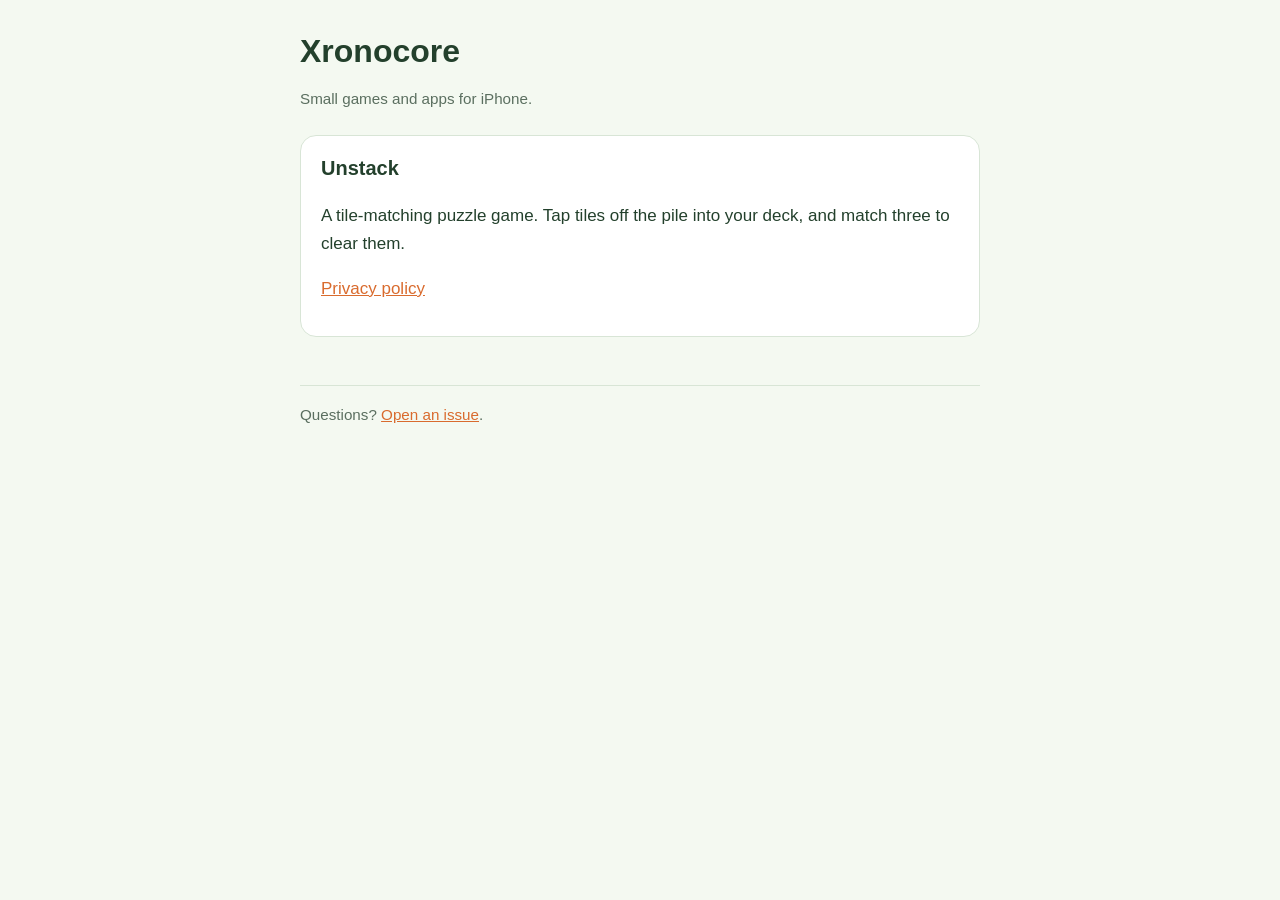
==== index.html @ ed20faab "Add Xronocore site with Unstack privacy policy Home page, Unstack privacy policy, and app-ads.txt fo" ====
<!doctype html>
<html lang="en">
<head>
  <meta charset="utf-8">
  <meta name="viewport" content="width=device-width, initial-scale=1">
  <title>Xronocore</title>
  <meta name="description" content="Apps by Xronocore.">
  <link rel="stylesheet" href="/style.css">
</head>
<body>
  <main>
    <header>
      <h1>Xronocore</h1>
      <p class="muted">Small games and apps for iPhone.</p>
    </header>

    <section class="card">
      <h2>Unstack</h2>
      <p>A tile-matching puzzle game. Tap tiles off the pile into your deck, and match three to clear them.</p>
      <p><a href="/unstack/privacy/">Privacy policy</a></p>
    </section>

    <footer class="muted">
      Questions? <a href="https://github.com/xronocore/xronocore.github.io/issues">Open an issue</a>.
    </footer>
  </main>
</body>
</html>
---- style.css ----
:root {
  --bg: #f4f9f1;
  --card: #ffffff;
  --ink: #23402c;
  --muted: #5b6f60;
  --accent: #d96b2e;
  --line: #d8e5d6;
}
@media (prefers-color-scheme: dark) {
  :root {
    --bg: #14201a;
    --card: #1c2c23;
    --ink: #e6f0e4;
    --muted: #9db3a2;
    --accent: #f08a4b;
    --line: #2d4234;
  }
}
* { box-sizing: border-box; }
body {
  margin: 0;
  background: var(--bg);
  color: var(--ink);
  font: 17px/1.65 -apple-system, BlinkMacSystemFont, "Segoe UI", Roboto, "Helvetica Neue", Arial, sans-serif;
}
main {
  max-width: 720px;
  margin: 0 auto;
  padding: 32px 20px 64px;
}
header { margin-bottom: 24px; }
h1 { font-size: 2rem; line-height: 1.2; margin: 0 0 4px; }
h2 { font-size: 1.25rem; margin: 32px 0 8px; }
p, li { color: var(--ink); }
.muted { color: var(--muted); font-size: 0.95rem; }
a { color: var(--accent); }
ul { padding-left: 1.25rem; }
li { margin: 6px 0; }
.card {
  background: var(--card);
  border: 1px solid var(--line);
  border-radius: 16px;
  padding: 16px 20px;
  margin: 12px 0;
}
.card h2 { margin-top: 0; }
footer { margin-top: 48px; padding-top: 16px; border-top: 1px solid var(--line); }
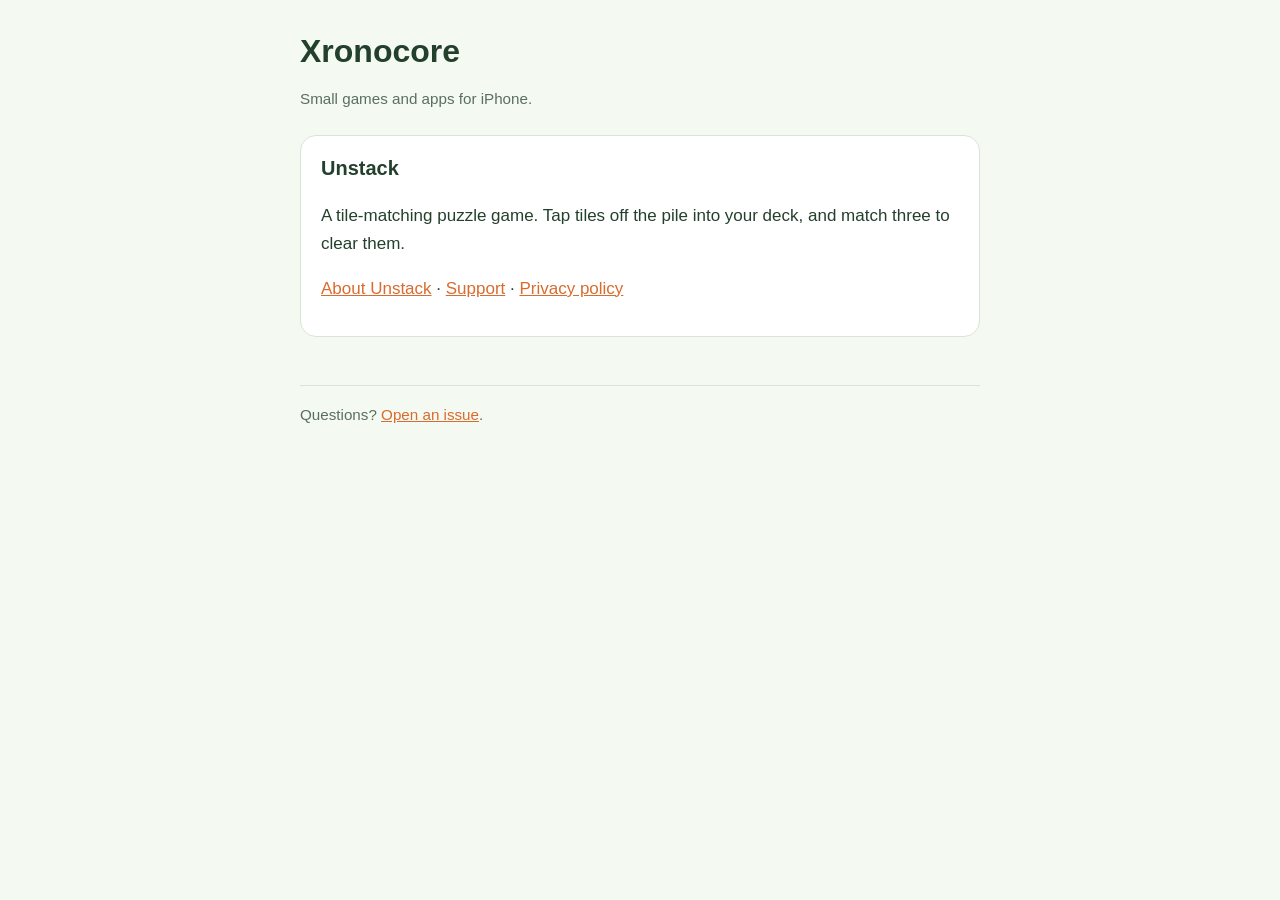
==== commit 401e1759: "Add Unstack landing and support pages The landing page is for the App Store marketing URL and the su" ====
--- a/index.html
+++ b/index.html
@@ -5,6 +5,7 @@
   <meta name="viewport" content="width=device-width, initial-scale=1">
   <title>Xronocore</title>
   <meta name="description" content="Apps by Xronocore.">
+  <link rel="icon" href="data:,">
   <link rel="stylesheet" href="/style.css">
 </head>
 <body>
@@ -17,7 +18,7 @@
     <section class="card">
       <h2>Unstack</h2>
       <p>A tile-matching puzzle game. Tap tiles off the pile into your deck, and match three to clear them.</p>
-      <p><a href="/unstack/privacy/">Privacy policy</a></p>
+      <p><a href="/unstack/">About Unstack</a> &middot; <a href="/unstack/support/">Support</a> &middot; <a href="/unstack/privacy/">Privacy policy</a></p>
     </section>
 
     <footer class="muted">
